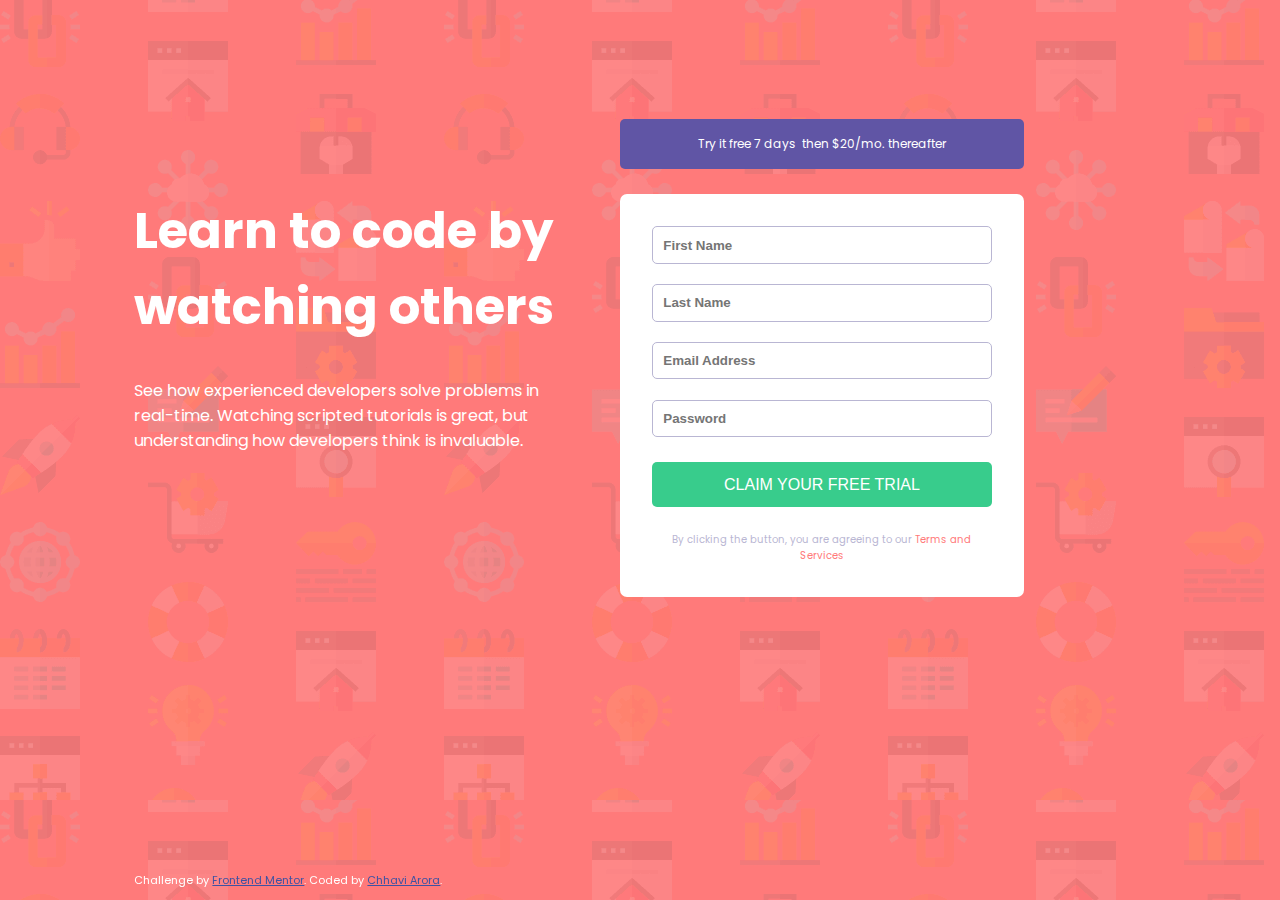
==== index.html @ 34408a7d "Add files via upload" ====
<!DOCTYPE html>
<html lang="en">

<head>
  <meta charset="UTF-8">
  <meta name="viewport" content="width=device-width, initial-scale=1.0">
  <!-- displays site properly based on user's device -->

  <link rel="icon" type="image/png" sizes="32x32" href="./images/favicon-32x32.png">
  <link rel="stylesheet" href="style.css">
  <link rel="preconnect" href="https://fonts.gstatic.com">
  <link
    href="https://fonts.googleapis.com/css2?family=Poppins:ital,wght@0,100;0,200;0,300;0,400;0,500;0,600;0,700;1,100;1,200;1,300;1,400;1,500;1,600;1,700&display=swap"
    rel="stylesheet">
  <title>Frontend Mentor | Intro component with sign up form</title>

  <!-- Feel free to remove these styles or customise in your own stylesheet 👍 -->
  <style>
    .attribution {
      font-size: 11px;
      text-align: center;
    }

    .attribution a {
      color: hsl(228, 45%, 44%);
    }
  </style>
</head>

<body>

  <div id="main-content">
    <div id="text">
      <h1> Learn to code by watching others </h1>
      See how experienced developers solve problems in real-time. Watching scripted tutorials is great,
      but understanding how developers think is invaluable.
    </div>
    <div id="tab">
      <div id="blue">
        <span id="blue-text">Try it free 7 days <span id="no-bold">&nbsp;then </span> </span> $20/mo. thereafter
      </div>
      <br>
      <form>
        <input type="text" placeholder="First Name" name="uname" onclick="myFunction()" required>
        <input type="text" style="margin-top: 6%;" placeholder="Last Name" required>
        <input type="text" style="margin-top: 6%;" placeholder="Email Address" placeholder="john@example.com" required>
        <input type="password" style="margin-top: 6%;" placeholder="Password" name="psw" required>

        <br>
        <button id="button1"> CLAIM YOUR FREE TRIAL </button>
        <br>
        <div id="last-text">By clicking the button, you are agreeing to our <span id="red-text">Terms and
            Services</span></div>

      </form>
    </div>
    <footer>
      <p class="attribution">
        Challenge by <a href="https://www.frontendmentor.io?ref=challenge" target="_blank">Frontend Mentor</a>.
        Coded by <a href="#">Chhavi Arora</a>.
      </p>
    </footer>
  </div>
 
  <script src="script.js"></script>
</body>

</html>
---- style.css ----
body{
    background-color:hsl(0, 100%, 74%);
    background-image: url('images/bg-intro-desktop.png');
    color: white;
    font-size: 16px;
    font-family: 'Poppins', sans-serif;
}

#main-content{
    margin-top: 20%;
    display: flex;
    flex: auto;
    width: 80%;
    margin-left: auto;
    margin-right: auto;
    margin-top: 7%;
}

#text{
    margin-top: 7%;
    margin-right: 3%;
    display: flex;
    flex: auto;
    flex-direction: column;
    max-width: 43%;
}

h1{
    font-size: 50px;
}

#tab{
    margin-top: 3%;
    margin-left: 2%;
    display: flex;
    flex: auto;
    flex-direction: column;
    max-width: 40%;
}

#blue{
    background-color: hsl(248, 32%, 49%);
    padding: 4% 10% 4% 10%;
    font-size: 12px;
    border-radius: 5px;
    text-align: center;
}

form{
    padding: 8% 8% 8% 8%;
    display: flex;
    flex-direction: column;
    background-color: white;
    border-radius: 7px;
}

form input{
    padding: 3%;
    color: hsl(246, 25%, 77%);
    font-weight: bold;
    border: 1px solid hsl(246, 25%, 77%);
    border-radius: 5px;
}

#button1
{
    background-color: hsl(154, 59%, 51%);
    color: white;
    font-size: 16px;
    border: none;
    border-radius: 5px;
    box-shadow: #000;
    padding: 4%;
}

#last-text{
    font-size: 10px;
    text-align: center;
    color: hsl(246, 25%, 77%);
}

#red-text{
    color: hsl(0, 100%, 74%);
}

@media (min-width: 1200px){
    footer{
        bottom: 0;
        position: fixed;
    }
}

@media (max-width: 500px) {

    body{
        background-color:hsl(0, 100%, 74%);
        background-image: url('images/bg-intro-mobile.png');
        color: white;
        font-size: 16px;
        font-family: 'Poppins', sans-serif;
    }

    #main-content{
        display: flex;
        flex: auto;
        width: 80%;
        margin-left: 13%;
        margin-right: auto;
        margin-top: 2%;
        flex-direction: column;
    }

    #text{
        margin-top: 20%;
        text-align: center;
        display: flex;
        flex: auto;
        flex-direction: column;
        max-width: 110%;
    }
    
    h1{
        font-size: 25px;
        text-align: center ;
    }
    
    #tab{
        margin-top: 20%;
        display: flex;
        flex: auto;
        flex-direction: column;
        max-width: 90%;
    }

    #blue{
        background-color: hsl(248, 32%, 49%);
        padding: 4% 20% 4% 20%;
        font-size: 12px;       
        border-radius: 5px;
        text-align: center;
        box-shadow: 0px 7px hsl(249deg 10% 26% / 25%);
    }

    #blue-text{
        font-weight: bold;
        max-width: 50%;
    }

    #no-bold{
        font-weight: normal;
    }
    
    form {
        padding: 8% 8% 8% 8%;
        display: flex;
        flex-direction: column;
        background-color: white;
        border-radius: 7px;
        box-shadow: 0px 7px hsl(249deg 10% 26% / 25%);
        margin-bottom: 20%;
    }
    
    form input{
        padding: 4%;
        color: hsl(246, 25%, 77%);
        font-weight: bold;
        border: 1px solid hsl(246, 25%, 77%);
        border-radius: 5px;
    }
    
    #button1 {
        background-color: hsl(154, 59%, 51%);
        color: white;
        font-size: 12px;
        border: none;
        border-radius: 5px;
        padding: 4%;
        box-shadow: inset 0px -11px 8px -10px rgb(0 0 0 / 54%);
    }
        
    #last-text{
        font-size: 10px;
        text-align: center;
        padding: 2% 4% 2% 4%;
        color: hsl(246, 25%, 77%);
    }
    
    #red-text{
        color: hsl(0, 100%, 74%);
    }
        
}
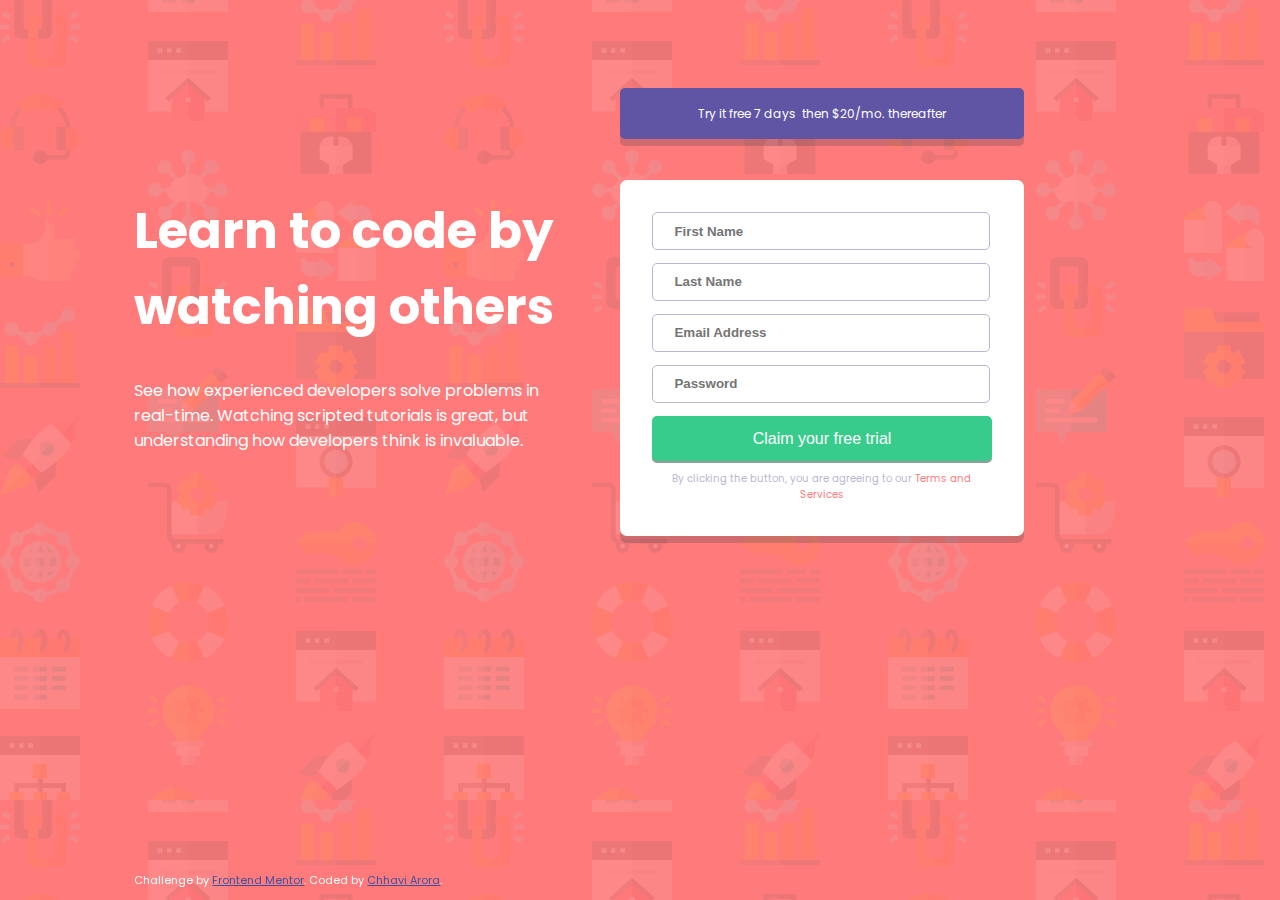
==== commit 6efe2220: "." ====
--- a/index.html
+++ b/index.html
@@ -40,15 +40,92 @@
         <span id="blue-text">Try it free 7 days <span id="no-bold">&nbsp;then </span> </span> $20/mo. thereafter
       </div>
       <br>
-      <form>
-        <input type="text" placeholder="First Name" name="uname" onclick="myFunction()" required>
-        <input type="text" style="margin-top: 6%;" placeholder="Last Name" required>
-        <input type="text" style="margin-top: 6%;" placeholder="Email Address" placeholder="john@example.com" required>
-        <input type="password" style="margin-top: 6%;" placeholder="Password" name="psw" required>
+      <form class="form" id="form">
+          <div class="form-control" id="form-control">
+            <input
+              type="text"
+              id="firstname"
+              name="registerName"
+              placeholder="   First Name"
+            />
+            <img
+              class="fas fa-check-circle"
+              src="images/ico-check.svg"
+              alt=""
+            />
+            <img
+              class="fas fa-exclamation-circle"
+              src="images/icon-error.svg"
+              alt=""
+            />
+            <small></small>
+          </div>
 
-        <br>
-        <button id="button1"> CLAIM YOUR FREE TRIAL </button>
-        <br>
+          <div class="form-control" id="form-control">
+            <input
+              type="text"
+              id="lastname"
+              name="registerLastname"
+              placeholder="   Last Name"
+            />
+            <img
+              class="fas fa-check-circle"
+              src="images/ico-check.svg"
+              alt=""
+            />
+            <img
+              class="fas fa-exclamation-circle"
+              src="images/icon-error.svg"
+              alt=""
+            />
+            <small></small>
+          </div>
+
+          <div class="form-control" id="form-control">
+            <input
+              type="email"
+              id="mail"
+              name="registerEmail"
+              placeholder="   Email Address"
+            />
+            <img
+              class="fas fa-check-circle"
+              src="images/ico-check.svg"
+              alt=""
+            />
+            <img
+              class="fas fa-exclamation-circle"
+              src="images/icon-error.svg"
+              alt=""
+            />
+            <small></small>
+          </div>
+
+          <div class="form-control" id="form-control">
+            <input
+              type="password"
+              id="password"
+              name="registerPassword"
+              placeholder="   Password"
+            />
+            <img
+              class="fas fa-check-circle"
+              src="images/ico-check.svg"
+              alt=""
+            />
+            <img
+              class="fas fa-exclamation-circle"
+              src="images/icon-error.svg"
+              alt=""
+            />
+            <small></small>
+          </div>
+
+          <div class="button">
+            <button type="submit" class="submit" id="submit">
+              Claim your free trial
+            </button>
+          </div>
         <div id="last-text">By clicking the button, you are agreeing to our <span id="red-text">Terms and
             Services</span></div>
 
@@ -64,5 +141,4 @@
  
   <script src="script.js"></script>
 </body>
-
 </html>--- a/style.css
+++ b/style.css
@@ -31,7 +31,7 @@
 }
 
 #tab{
-    margin-top: 3%;
+    margin-bottom: 3%;
     margin-left: 2%;
     display: flex;
     flex: auto;
@@ -45,33 +45,120 @@
     font-size: 12px;
     border-radius: 5px;
     text-align: center;
-}
-
-form{
+    box-shadow: 0px 7px hsl(249deg 10% 26% / 25%);
+    margin-bottom: 4%;
+}
+
+form input {
+    border: 1px solid hsl(246, 25%, 77%);
+}
+
+.form {
     padding: 8% 8% 8% 8%;
     display: flex;
     flex-direction: column;
     background-color: white;
     border-radius: 7px;
-}
-
-form input{
+    box-shadow: 0px 7px hsl(249deg 10% 26% / 25%);
+}
+
+#firstname{
+    padding: 3%;
+    color: hsl(246, 25%, 77%);
+    font-weight: bold;    
+    border-radius: 5px;
+    margin-bottom: 3%;
+    width: 93%;
+}
+
+#lastname{
     padding: 3%;
     color: hsl(246, 25%, 77%);
     font-weight: bold;
-    border: 1px solid hsl(246, 25%, 77%);
-    border-radius: 5px;
-}
-
-#button1
+    border-radius: 5px;
+    margin-bottom: 3%;
+    width: 93%;
+}
+
+#mail{
+    padding: 3%;
+    color: hsl(246, 25%, 77%);
+    font-weight: bold;
+    border-radius: 5px;
+    margin-bottom: 3%;
+    width: 93%;
+}
+
+#password{
+    padding: 3%;
+    color: hsl(246, 25%, 77%);
+    font-weight: bold;
+    border-radius: 5px;
+    margin-bottom: 3%;
+    width: 93%;
+}
+
+form img {
+    position: absolute;
+    margin-left: -2%;
+    margin-top: 0.5%;
+}
+
+.form-control img {
+    width: 24px;
+    position: absolute;
+    visibility: hidden;
+}
+
+small {
+    font-style: italic;
+    font-weight: 500;
+    font-size: 0.6rem;
+    color: red;
+    float: right;
+    margin-right: 3%;
+    margin-top: -3%;
+    margin-bottom: 4%;
+}
+
+.form-control small {
+  visibility: hidden;
+}
+
+.form-control.error small {
+  visibility: visible;
+}
+
+.form-control.sucess input {
+  border-color: green;
+}
+
+.form-control.error input {
+  border-color: red;
+  color: red;
+}
+
+.form-control.sucess img.fa-check-circle {
+  visibility: visible;
+  top: 8px;
+}
+
+.form-control.error img.fa-exclamation-circle {
+  visibility: visible;
+}
+
+.submit
 {
     background-color: hsl(154, 59%, 51%);
     color: white;
     font-size: 16px;
+    width: 100%;
     border: none;
     border-radius: 5px;
     box-shadow: #000;
+    margin-bottom: 3%;
     padding: 4%;
+    box-shadow: 0px 2px 0px 0px rgba(0, 0, 0, 0.4);
 }
 
 #last-text{
@@ -188,6 +275,5 @@
     
     #red-text{
         color: hsl(0, 100%, 74%);
-    }
-        
+    }        
 }